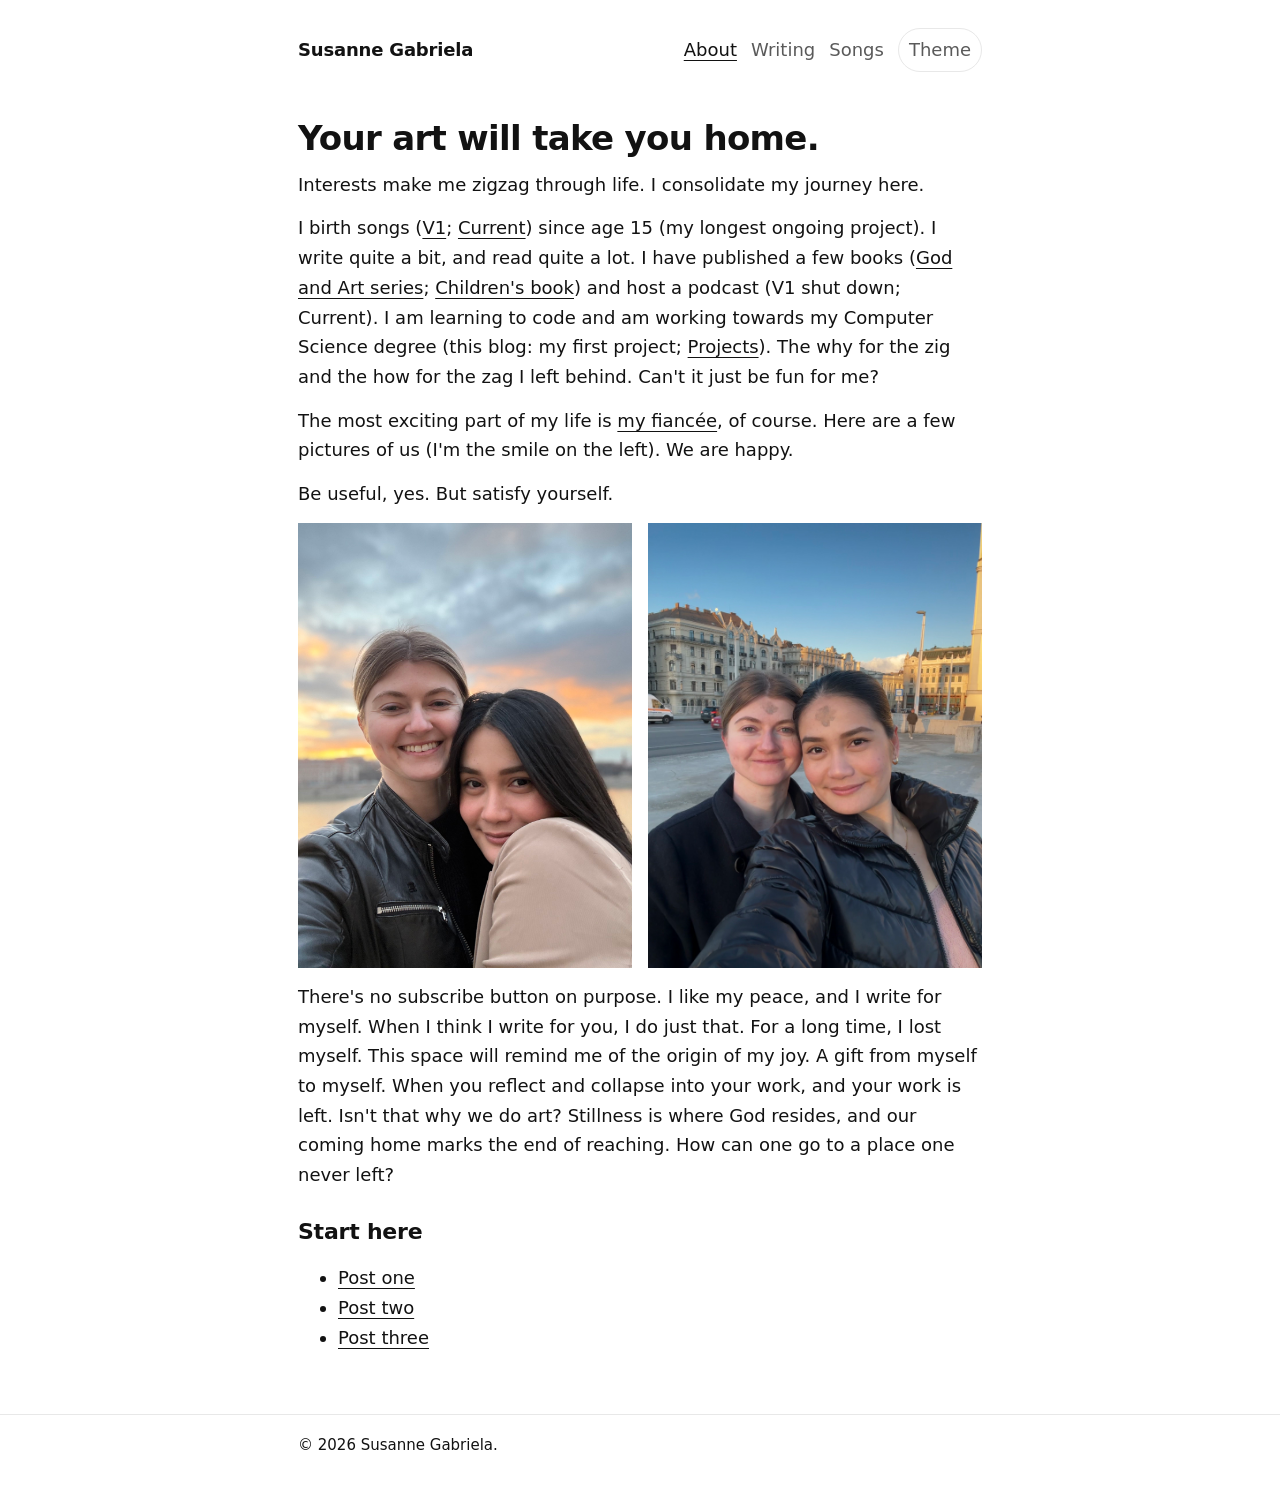
==== index.html @ 715756a4 "fixing mobile responsiveness 6" ====
<!doctype html>
<html lang="en">
<head>
  <meta charset="utf-8" />
  <meta name="viewport" content="width=device-width, initial-scale=1" />
  <title>Susanne Gabriela</title>
  <meta name="description" content="Personal website: about, writing, and miscellany." />
<meta name="viewport" content="width=device-width, initial-scale=1">
  <!-- Favicon -->
  <link rel="icon" type="image/png" href="images/flavicon.jpg">

  <link rel="stylesheet" href="assets/css/style.css" />
</head>

<body>
  <a class="skip-link" href="#content">Skip to content</a>

  <header class="site-header">
    <div class="container">
      <div class="masthead">
        <a class="site-title" href="index.html">Susanne Gabriela</a>

        <nav class="site-nav" aria-label="Primary">
          <a data-nav href="index.html">About</a>
          <a data-nav href="writing.html">Writing</a>
          <a href="https://www.instagram.com/susannegabriela/" aria-label="Spotify-Link">Songs</a>
          <button class="theme-toggle" type="button" data-theme-toggle aria-label="Toggle theme">
            Theme
          </button>
        </nav>
      </div>
    </div>
  </header>

  <main id="content" class="container">
    <section class="prose">
      <h1>Your art will take you home.</h1>

      <p>
        Interests make me zigzag through life. I consolidate my journey here.</p>
        
        <p>I birth songs (<a href="https://open.spotify.com/artist/5qsFGsHOz9LxAU95EV96w1" aria-label="Song-Link1">V1</a>; <a href="https://open.spotify.com/artist/6WfhM4egxDhggHTHzIk7Gg" aria-label="Song-Link2">Current</a>) since age 15 (my longest ongoing project). I write quite a bit, and read quite a lot. I have published a few books (<a href="https://www.amazon.com/dp/B0CLKX19JL?binding=paperback" aria-label="Book-Link1">God and Art series</a>; <a href="https://www.amazon.com/Little-Suzy-Land-Images-Authenticity-ebook/dp/B0F337PXQ7?ref_=ast_author_dp&th=1&psc=1" aria-label="Book-Link2">Children's book</a>) and host a podcast (V1 shut down; Current). I am learning to code and am working towards my Computer Science degree (this blog: my first project; <a href="https://github.com/SusanneGabriela" aria-label="Github-Link">Projects</a>). The why for the zig and the how for the zag I left behind. Can't it just be fun for me?</p>
        
        <p>The most exciting part of my life is <a href="https://www.instagram.com/marinellamadeja/" aria-label="fiancée-link">my fiancée</a>, of course. Here are a few pictures of us (I'm the smile on the left). We are happy.</p>
        <p>Be useful, yes. But satisfy yourself.
        </p>
       
<div class="image-container">
  <img src="images/bio_image.jpg" alt="Description of image" loading="lazy">
  <img src="images/bio_image1.jpg" alt="Description of image" loading="lazy">
</div>

      </p>
        <p>There's no subscribe button on purpose. I like my peace, and I write for myself. When I think I write for you, I do just that. For a long time, I lost myself. This space will remind me of the origin of my joy. A gift from myself to myself. When you reflect and collapse into your work, and your work is left. Isn't that why we do art? Stillness is where God resides, and our coming home marks the end of reaching. How can one go to a place one never left?</p>
        
      <h2 id="misc">Start here</h2>
      <ul class="link-list">
        <li><a href="writing.html">Post one</a></li>
        <li><a href="https://github.com/" target="_blank" rel="noreferrer">Post two</a></li>
        <li><a href="#" aria-disabled="true">Post three</a></li>
      </ul>
    </section>
  </main>

  <footer class="site-footer">
    <div class="container footer-inner">
      <small>© <span data-year></span> Susanne Gabriela.</small>

      <div class="footer-links" aria-label="Social links">
        <a href="https://www.instagram.com/susannegabriela/" aria-label="Instagram"></a>
        <a href="https://www.instagram.com/susannegabriela/" aria-label="Spotify"></a>
        <a href="https://www.linkedin.com/in/susannegabriela/" aria-label="Mastodon"></a>
        <a href="#" aria-label="GitHub"></a>
        <a href="#" aria-label="LinkedIn"></a>
      </div>
    
  </footer>

  <script src="assets/js/main.js"></script>
</body>
</html>
---- assets/css/style.css ----
/* =====
   Minimal, typography-first blog styling
   ===== */

:root {
  --bg: #ffffff;
  --text: #121212;
  --muted: #5a5a5a;
  --border: #e8e8e8;
  --link: #121212;
  --link-hover: #000000;
  --code-bg: #f6f6f6;

  --max: 720px;
  --radius: 10px;
  --shadow: 0 1px 0 rgba(0, 0, 0, 0.04);
}

:root[data-theme="dark"] {
  --bg: #0f0f10;
  --text: #ededee;
  --muted: #b3b3b6;
  --border: #2a2a2e;
  --link: #ededee;
  --link-hover: #ffffff;
  --code-bg: #19191c;
}

* { box-sizing: border-box; }

html, body {
  height: 100%;
}

body {
  margin: 0;
  background: var(--bg);
  color: var(--text);

  font-family: ui-sans-serif, system-ui, -apple-system, Segoe UI, Roboto, Helvetica, Arial, "Apple Color Emoji", "Segoe UI Emoji";
  font-size: 18px;
  line-height: 1.65;

  text-rendering: optimizeLegibility;
  -webkit-font-smoothing: antialiased;
}

.container {
  max-width: var(--max);
  margin: 0 auto;
  padding: 0 18px;
}

/* Skip link for accessibility */
.skip-link {
  position: absolute;
  left: -999px;
  top: 12px;
  background: var(--bg);
  color: var(--text);
  padding: 10px 12px;
  border: 1px solid var(--border);
  border-radius: var(--radius);
  box-shadow: var(--shadow);
}
.skip-link:focus { left: 12px; z-index: 50; }

/* Header */
.site-header {
  padding: 28px 0 10px 0;
}

.masthead {
  display: flex;
  gap: 14px;
  align-items: center;
  justify-content: space-between;
}

.site-title {
  font-weight: 650;
  letter-spacing: -0.01em;
  text-decoration: none;
  color: var(--text);
}

.site-nav {
  display: flex;
  align-items: center;
  gap: 14px;
  flex-wrap: wrap;
}

.site-nav a {
  color: var(--muted);
  text-decoration: none;
}
.site-nav a:hover { color: var(--text); }

.site-nav a[aria-current="page"] {
  color: var(--text);
  text-decoration: underline;
  text-underline-offset: 4px;
}

.theme-toggle {
  font: inherit;
  color: var(--muted);
  background: transparent;
  border: 1px solid var(--border);
  border-radius: 999px;
  padding: 6px 10px;
  cursor: pointer;
}
.theme-toggle:hover {
  color: var(--text);
  border-color: var(--muted);
}

/* Main prose area */
.prose {
  padding: 18px 0 44px 0;
}

.prose h1 {
  font-size: 34px;
  line-height: 1.18;
  letter-spacing: -0.02em;
  margin: 18px 0 12px;
}

.prose h2 {
  font-size: 22px;
  line-height: 1.25;
  letter-spacing: -0.01em;
  margin: 28px 0 10px;
}

.prose p {
  margin: 0 0 14px 0;
}

.muted {
  color: var(--muted);
}

.prose a {
  color: var(--link);
  text-decoration: underline;
  text-underline-offset: 4px;
}
.prose a:hover {
  color: var(--link-hover);
}

.prose hr {
  border: 0;
  border-top: 1px solid var(--border);
  margin: 28px 0;
}

.prose blockquote {
  margin: 22px 0;
  padding: 12px 16px;
  border-left: 3px solid var(--border);
  background: var(--code-bg);
  border-radius: var(--radius);
  color: var(--text);
}

/* Code */
pre, code {
  font-family: ui-monospace, SFMono-Regular, Menlo, Monaco, Consolas, "Liberation Mono", "Courier New", monospace;
}

code {
  font-size: 0.95em;
  background: var(--code-bg);
  padding: 2px 6px;
  border-radius: 8px;
  border: 1px solid var(--border);
}

pre {
  overflow: auto;
  background: var(--code-bg);
  border: 1px solid var(--border);
  border-radius: var(--radius);
  padding: 14px 16px;
  line-height: 1.5;
}

/* Writing list */
.search {
  display: block;
  margin: 16px 0 18px;
}

.search input {
  width: 100%;
  font: inherit;
  padding: 10px 12px;
  border-radius: var(--radius);
  border: 1px solid var(--border);
  background: var(--bg);
  color: var(--text);
}

.post-list {
  margin: 0;
  padding: 0;
  list-style: none;
}

.post-item {
  display: flex;
  gap: 10px;
  align-items: baseline;
  justify-content: space-between;
  padding: 10px 0;
  border-bottom: 1px solid var(--border);
}

.post-link {
  text-decoration: none;
  color: var(--text);
}
.post-link:hover {
  text-decoration: underline;
  text-underline-offset: 4px;
}

.post-date {
  color: var(--muted);
  font-size: 0.95em;
  white-space: nowrap;
}

/* Post meta */
.post-header {
  margin-bottom: 18px;
}

.post-meta {
  display: flex;
  align-items: center;
  gap: 10px;
  color: var(--muted);
  font-size: 0.98em;
}

.dot { opacity: 0.7; }

/* Footer */
.site-footer {
  border-top: 1px solid var(--border);
  padding: 18px 0 28px 0;
}

.footer-inner {
  display: flex;
  align-items: center;
  justify-content: space-between;
  gap: 12px;
  flex-wrap: wrap;
}

.footer-links {
  display: flex;
  gap: 12px;
}

.footer-links a {
  color: var(--muted);
  text-decoration: none;
}
.footer-links a:hover { color: var(--text); }

/* Utility */
.visually-hidden {
  position: absolute !important;
  height: 1px; width: 1px;
  overflow: hidden;
  clip: rect(1px, 1px, 1px, 1px);
  white-space: nowrap;
}

/* Images */

.image-container{
  display: grid;
  grid-template-columns: 1fr 1fr;
  gap: 16px;
}

.image-container img{
  width: 100%;
  height: auto;
  display: block;
}

/* mobile */
@media (max-width: 640px){
  .image-container{
    grid-template-columns: 1fr;
  }
}
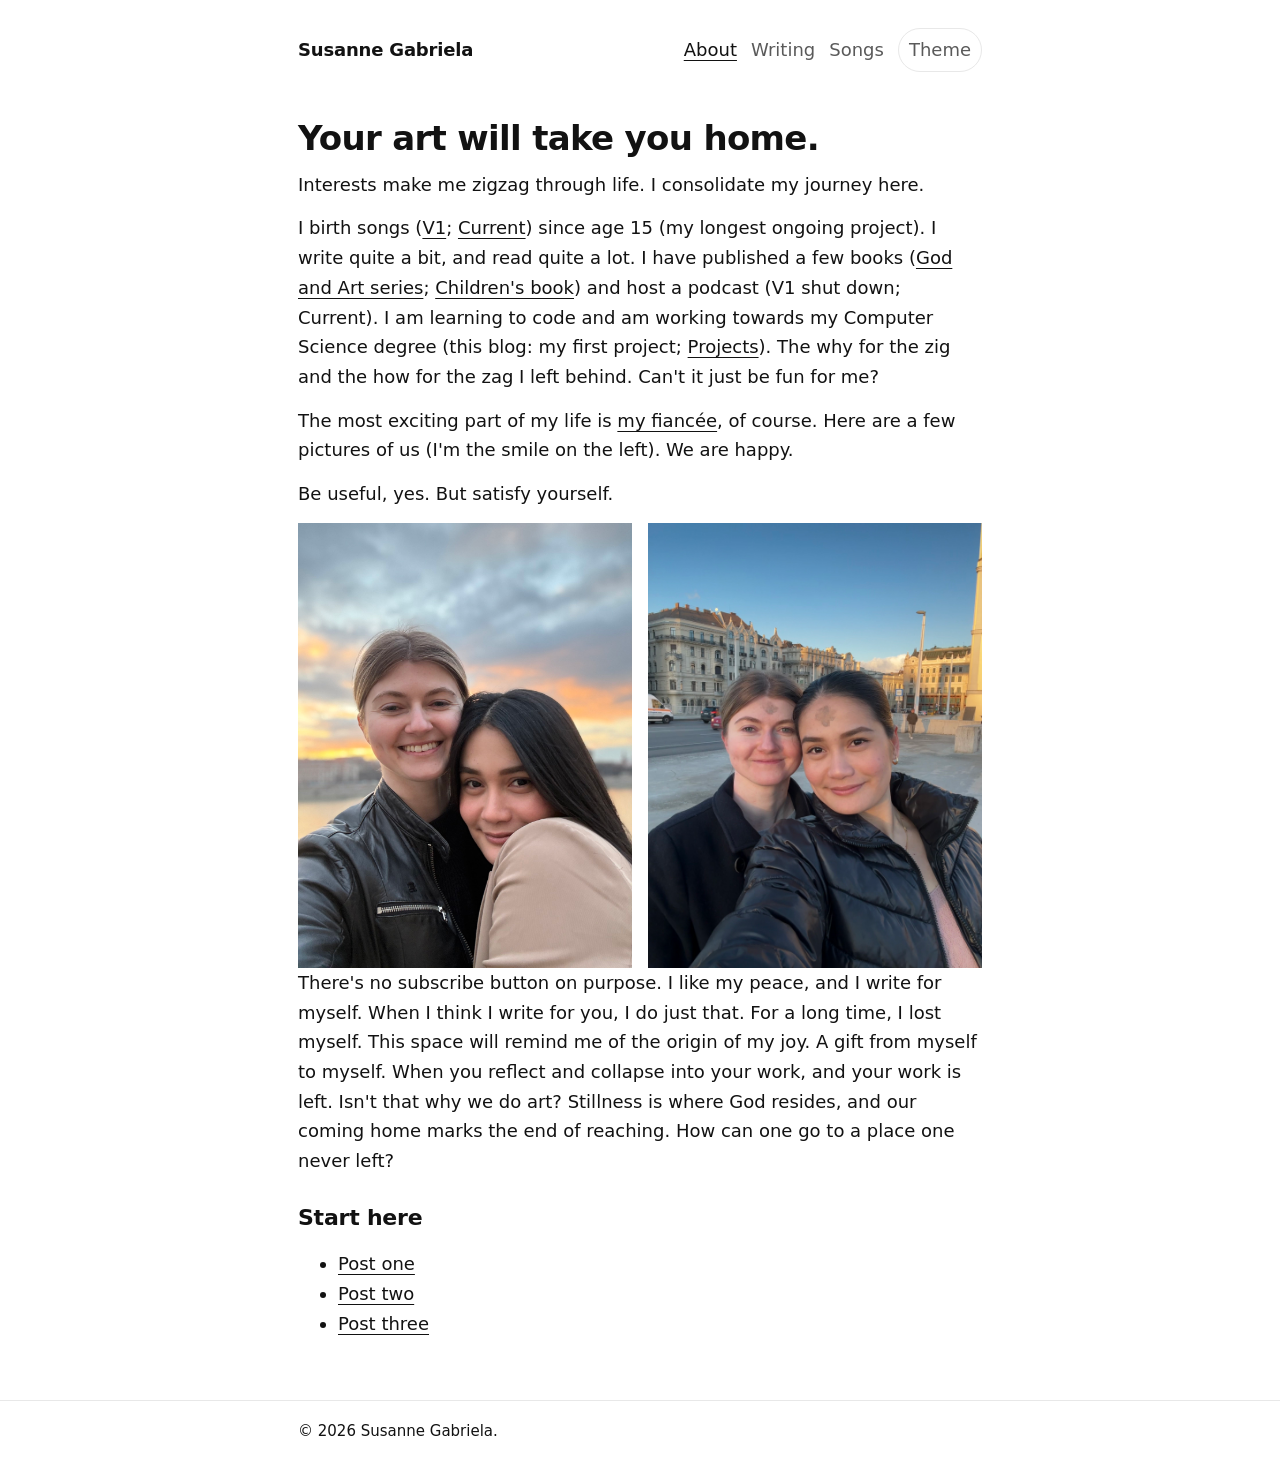
==== commit 713be82e: "fixing image responsiveness 8" ====
--- a/index.html
+++ b/index.html
@@ -51,7 +51,6 @@
   <img src="images/bio_image1.jpg" alt="Description of image" loading="lazy">
 </div>
 
-      </p>
         <p>There's no subscribe button on purpose. I like my peace, and I write for myself. When I think I write for you, I do just that. For a long time, I lost myself. This space will remind me of the origin of my joy. A gift from myself to myself. When you reflect and collapse into your work, and your work is left. Isn't that why we do art? Stillness is where God resides, and our coming home marks the end of reaching. How can one go to a place one never left?</p>
         
       <h2 id="misc">Start here</h2>
--- a/assets/css/style.css
+++ b/assets/css/style.css
@@ -300,8 +300,15 @@
 }
 
 /* mobile */
+
 @media (max-width: 640px){
   .image-container{
     grid-template-columns: 1fr;
+    justify-items: center;
+  }
+
+  .image-container img{
+    width: min(92vw, 320px);  /* smaller cap = not huge */
+    height: auto;
   }
 }
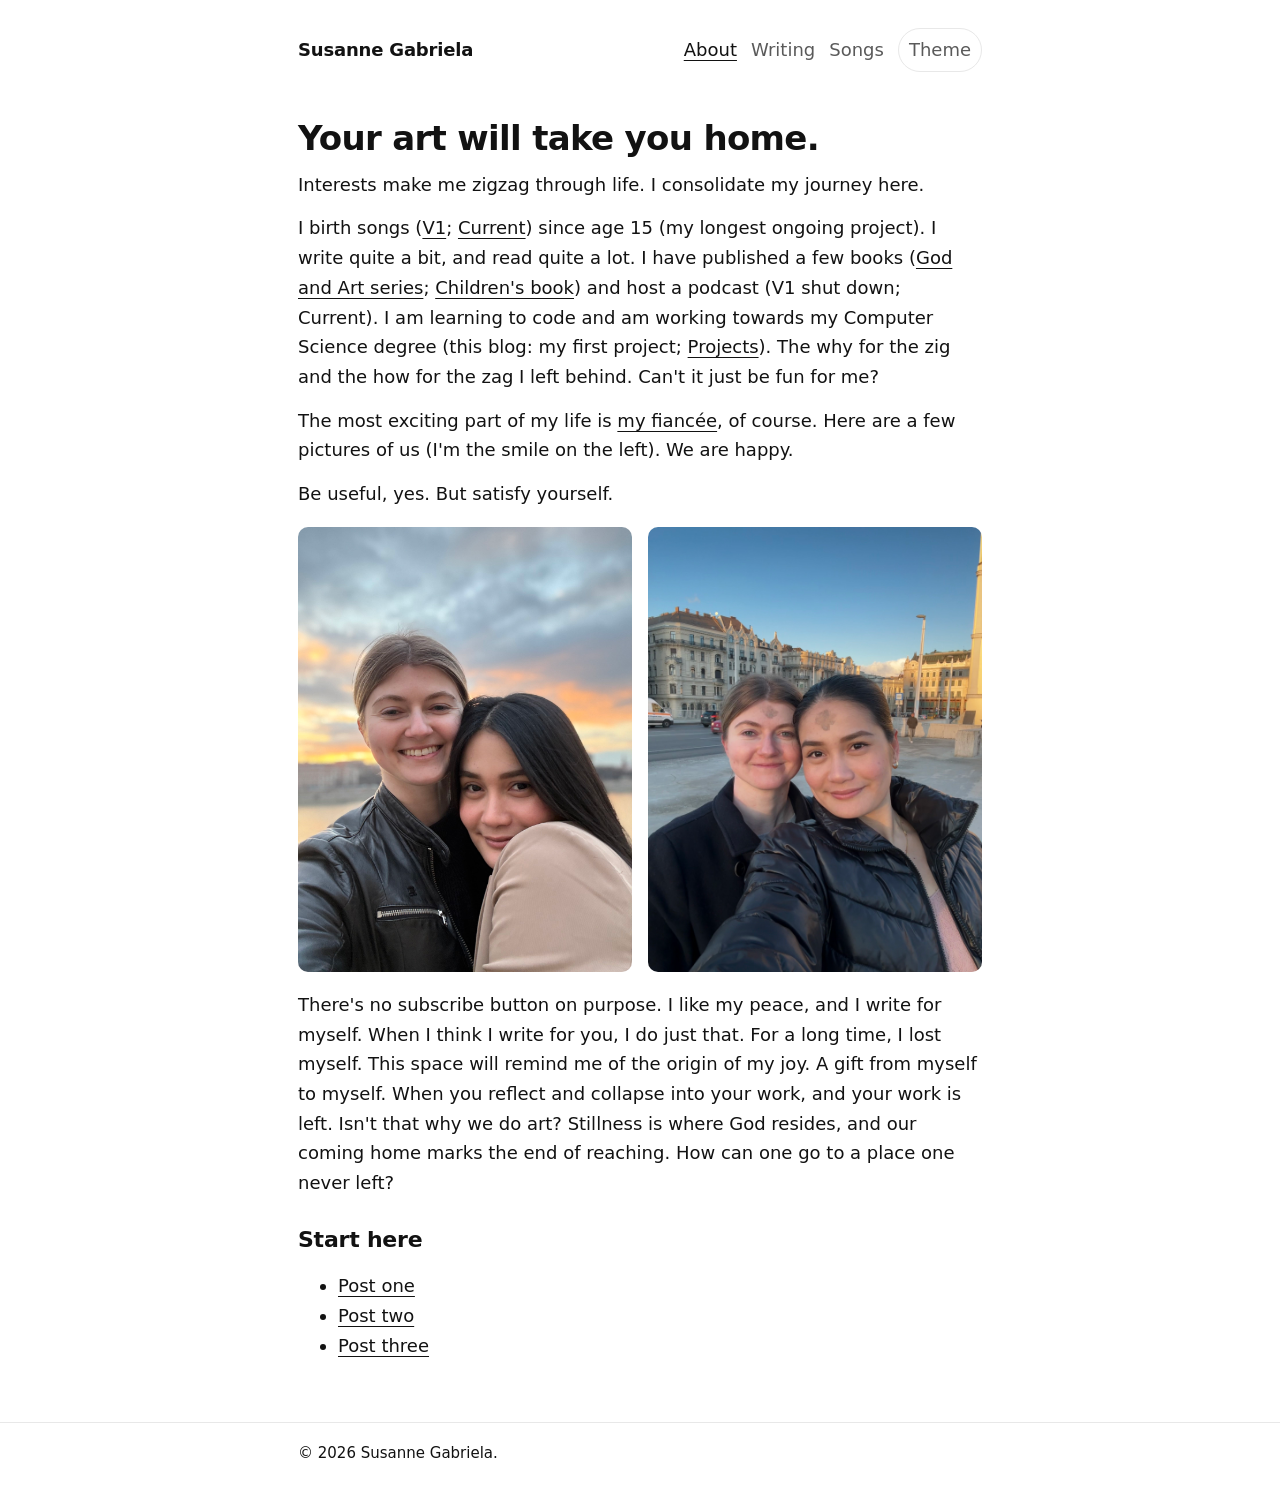
==== commit e863699c: "fixing mobile responsiveness 10" ====
--- a/index.html
+++ b/index.html
@@ -6,7 +6,6 @@
   <meta name="viewport" content="width=device-width, initial-scale=1" />
   <title>Susanne Gabriela</title>
   <meta name="description" content="Personal website: about, writing, and miscellany." />
-<meta name="viewport" content="width=device-width, initial-scale=1">
   <!-- Favicon -->
   <link rel="icon" type="image/png" href="images/flavicon.jpg">
 
--- a/assets/css/style.css
+++ b/assets/css/style.css
@@ -287,20 +287,23 @@
 
 /* Images */
 
+/* --- Image grid: desktop --- */
 .image-container{
   display: grid;
-  grid-template-columns: 1fr 1fr;
+  grid-template-columns: repeat(2, minmax(0, 1fr));
   gap: 16px;
+  margin: 18px 0;
 }
 
 .image-container img{
+  display: block;
   width: 100%;
   height: auto;
-  display: block;
-}
-
-/* mobile */
-
+  max-width: 100%;
+  border-radius: var(--radius);
+}
+
+/* --- Image grid: mobile (FORCE) --- */
 @media (max-width: 640px){
   .image-container{
     grid-template-columns: 1fr;
@@ -308,7 +311,9 @@
   }
 
   .image-container img{
-    width: min(92vw, 320px);  /* smaller cap = not huge */
+    width: min(92vw, 320px);
+    max-width: min(92vw, 320px);
     height: auto;
+    max-height: 60vh;
   }
 }
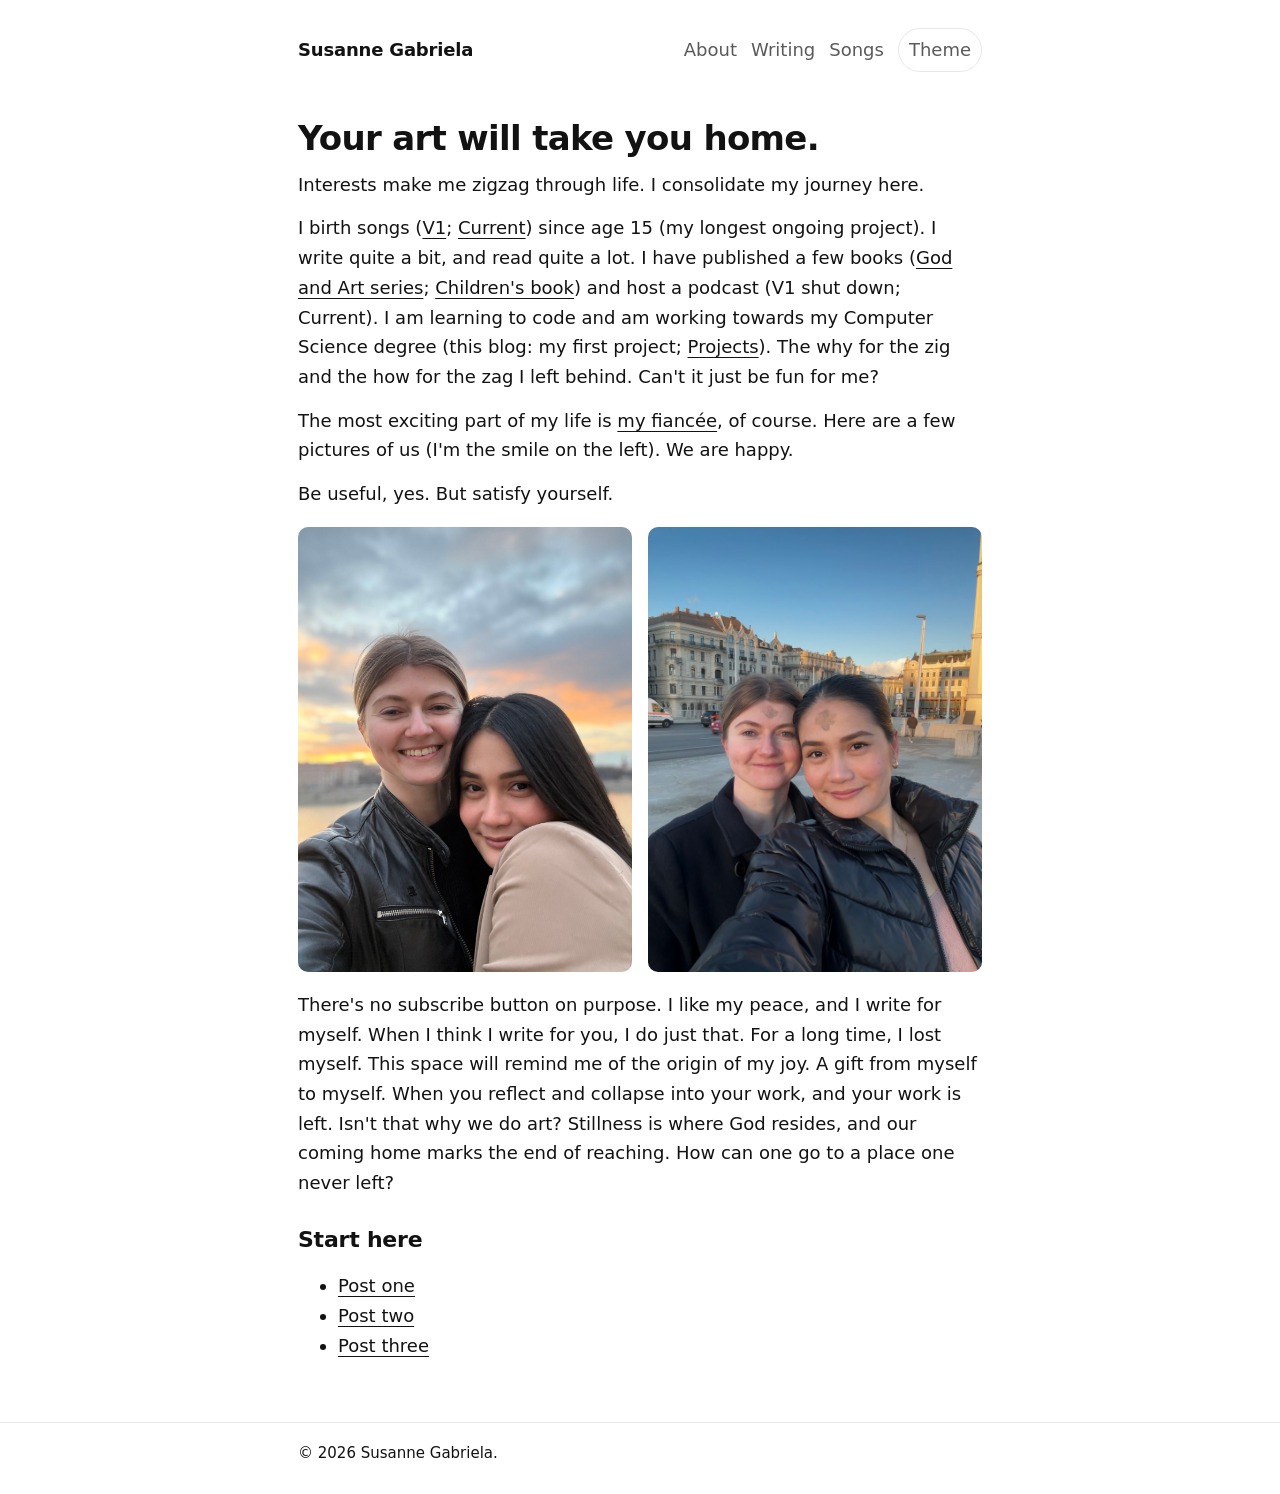
==== commit d733930c: "index.html as root" ====
--- a/index.html
+++ b/index.html
@@ -6,10 +6,11 @@
   <meta name="viewport" content="width=device-width, initial-scale=1" />
   <title>Susanne Gabriela</title>
   <meta name="description" content="Personal website: about, writing, and miscellany." />
+
   <!-- Favicon -->
-  <link rel="icon" type="image/png" href="images/flavicon.jpg">
+  <link rel="icon" type="image/png" href="/images/flavicon.jpg"> <!-- ✅ CHANGED (added /) -->
 
-  <link rel="stylesheet" href="assets/css/style.css" />
+  <link rel="stylesheet" href="/assets/css/style.css" /> <!-- ✅ CHANGED (added /) -->
 </head>
 
 <body>
@@ -18,16 +19,22 @@
   <header class="site-header">
     <div class="container">
       <div class="masthead">
-        <a class="site-title" href="index.html">Susanne Gabriela</a>
+
+        <!-- Home -->
+        <a class="site-title" href="/">Susanne Gabriela</a> <!-- ✅ CHANGED -->
 
         <nav class="site-nav" aria-label="Primary">
-          <a data-nav href="index.html">About</a>
-          <a data-nav href="writing.html">Writing</a>
-          <a href="https://www.instagram.com/susannegabriela/" aria-label="Spotify-Link">Songs</a>
+
+          <a data-nav href="/about/">About</a> <!-- ✅ CHANGED -->
+          <a data-nav href="/writing/">Writing</a> <!-- ✅ CHANGED -->
+
+          <a href="https://open.spotify.com/artist/6WfhM4egxDhggHTHzIk7Gg" aria-label="Spotify-Link">Songs</a>
+
           <button class="theme-toggle" type="button" data-theme-toggle aria-label="Toggle theme">
             Theme
           </button>
         </nav>
+
       </div>
     </div>
   </header>
@@ -37,26 +44,48 @@
       <h1>Your art will take you home.</h1>
 
       <p>
-        Interests make me zigzag through life. I consolidate my journey here.</p>
-        
-        <p>I birth songs (<a href="https://open.spotify.com/artist/5qsFGsHOz9LxAU95EV96w1" aria-label="Song-Link1">V1</a>; <a href="https://open.spotify.com/artist/6WfhM4egxDhggHTHzIk7Gg" aria-label="Song-Link2">Current</a>) since age 15 (my longest ongoing project). I write quite a bit, and read quite a lot. I have published a few books (<a href="https://www.amazon.com/dp/B0CLKX19JL?binding=paperback" aria-label="Book-Link1">God and Art series</a>; <a href="https://www.amazon.com/Little-Suzy-Land-Images-Authenticity-ebook/dp/B0F337PXQ7?ref_=ast_author_dp&th=1&psc=1" aria-label="Book-Link2">Children's book</a>) and host a podcast (V1 shut down; Current). I am learning to code and am working towards my Computer Science degree (this blog: my first project; <a href="https://github.com/SusanneGabriela" aria-label="Github-Link">Projects</a>). The why for the zig and the how for the zag I left behind. Can't it just be fun for me?</p>
-        
-        <p>The most exciting part of my life is <a href="https://www.instagram.com/marinellamadeja/" aria-label="fiancée-link">my fiancée</a>, of course. Here are a few pictures of us (I'm the smile on the left). We are happy.</p>
-        <p>Be useful, yes. But satisfy yourself.
-        </p>
-       
-<div class="image-container">
-  <img src="images/bio_image.jpg" alt="Description of image" loading="lazy">
-  <img src="images/bio_image1.jpg" alt="Description of image" loading="lazy">
-</div>
+        Interests make me zigzag through life. I consolidate my journey here.
+      </p>
 
-        <p>There's no subscribe button on purpose. I like my peace, and I write for myself. When I think I write for you, I do just that. For a long time, I lost myself. This space will remind me of the origin of my joy. A gift from myself to myself. When you reflect and collapse into your work, and your work is left. Isn't that why we do art? Stillness is where God resides, and our coming home marks the end of reaching. How can one go to a place one never left?</p>
-        
+      <p>
+        I birth songs (<a href="https://open.spotify.com/artist/5qsFGsHOz9LxAU95EV96w1" aria-label="Song-Link1">V1</a>;
+        <a href="https://open.spotify.com/artist/6WfhM4egxDhggHTHzIk7Gg" aria-label="Song-Link2">Current</a>)
+        since age 15 (my longest ongoing project). I write quite a bit, and read quite a lot. I have published a few books
+        (<a href="https://www.amazon.com/dp/B0CLKX19JL?binding=paperback" aria-label="Book-Link1">God and Art series</a>;
+        <a href="https://www.amazon.com/Little-Suzy-Land-Images-Authenticity-ebook/dp/B0F337PXQ7?ref_=ast_author_dp&th=1&psc=1" aria-label="Book-Link2">Children's book</a>)
+        and host a podcast (V1 shut down; Current). I am learning to code and am working towards my Computer Science degree
+        (this blog: my first project; <a href="https://github.com/SusanneGabriela" aria-label="Github-Link">Projects</a>).
+        The why for the zig and the how for the zag I left behind. Can't it just be fun for me?
+      </p>
+
+      <p>
+        The most exciting part of my life is <a href="https://www.instagram.com/marinellamadeja/" aria-label="fiancée-link">my fiancée</a>, of course.
+        Here are a few pictures of us (I'm the smile on the left). We are happy.
+      </p>
+
+      <p>Be useful, yes. But satisfy yourself.</p>
+
+      <div class="image-container">
+        <img src="/images/bio_image.jpg" alt="Description of image" loading="lazy"> <!-- ✅ CHANGED -->
+        <img src="/images/bio_image1.jpg" alt="Description of image" loading="lazy"> <!-- ✅ CHANGED -->
+      </div>
+
+      <p>
+        There's no subscribe button on purpose. I like my peace, and I write for myself. When I think I write for you, I do just that.
+        For a long time, I lost myself. This space will remind me of the origin of my joy. A gift from myself to myself.
+        When you reflect and collapse into your work, and your work is left. Isn't that why we do art? Stillness is where God resides,
+        and our coming home marks the end of reaching. How can one go to a place one never left?
+      </p>
+
       <h2 id="misc">Start here</h2>
       <ul class="link-list">
-        <li><a href="writing.html">Post one</a></li>
-        <li><a href="https://github.com/" target="_blank" rel="noreferrer">Post two</a></li>
+
+        <li><a href="/writing/">Post one</a></li> <!-- ✅ CHANGED -->
+
+        <li><a href="/first-post-name/">Post two</a></li> <!-- ✅ CHANGED -->
+
         <li><a href="#" aria-disabled="true">Post three</a></li>
+
       </ul>
     </section>
   </main>
@@ -66,15 +95,19 @@
       <small>© <span data-year></span> Susanne Gabriela.</small>
 
       <div class="footer-links" aria-label="Social links">
+
         <a href="https://www.instagram.com/susannegabriela/" aria-label="Instagram"></a>
-        <a href="https://www.instagram.com/susannegabriela/" aria-label="Spotify"></a>
-        <a href="https://www.linkedin.com/in/susannegabriela/" aria-label="Mastodon"></a>
-        <a href="#" aria-label="GitHub"></a>
-        <a href="#" aria-label="LinkedIn"></a>
+
+        <a href="https://open.spotify.com/artist/6WfhM4egxDhggHTHzIk7Gg" aria-label="Spotify"></a> <!-- ✅ CHANGED -->
+
+        <a href="https://www.linkedin.com/in/susannegabriela/" aria-label="LinkedIn"></a> <!-- ✅ CHANGED -->
+
+        <a href="https://github.com/SusanneGabriela" aria-label="GitHub"></a> <!-- ✅ CHANGED -->
+
       </div>
-    
+    </div>
   </footer>
 
-  <script src="assets/js/main.js"></script>
+  <script src="/assets/js/main.js"></script> <!-- ✅ CHANGED (added /) -->
 </body>
 </html>
--- a/assets/css/style.css
+++ b/assets/css/style.css
@@ -287,33 +287,30 @@
 
 /* Images */
 
-/* --- Image grid: desktop --- */
-.image-container{
+/* --- Image grid --- */
+.image-container {
   display: grid;
   grid-template-columns: repeat(2, minmax(0, 1fr));
   gap: 16px;
   margin: 18px 0;
 }
 
-.image-container img{
+.image-container img {
   display: block;
   width: 100%;
   height: auto;
-  max-width: 100%;
-  border-radius: var(--radius);
-}
-
-/* --- Image grid: mobile (FORCE) --- */
-@media (max-width: 640px){
-  .image-container{
+  border-radius: var(--radius);
+  object-fit: cover;
+}
+
+/* --- Image grid: mobile --- */
+@media (max-width: 640px) {
+  .image-container {
     grid-template-columns: 1fr;
-    justify-items: center;
   }
 
-  .image-container img{
-    width: min(92vw, 320px);
-    max-width: min(92vw, 320px);
-    height: auto;
-    max-height: 60vh;
+  .image-container img {
+    width: 100%;
+    max-height: none;
   }
 }
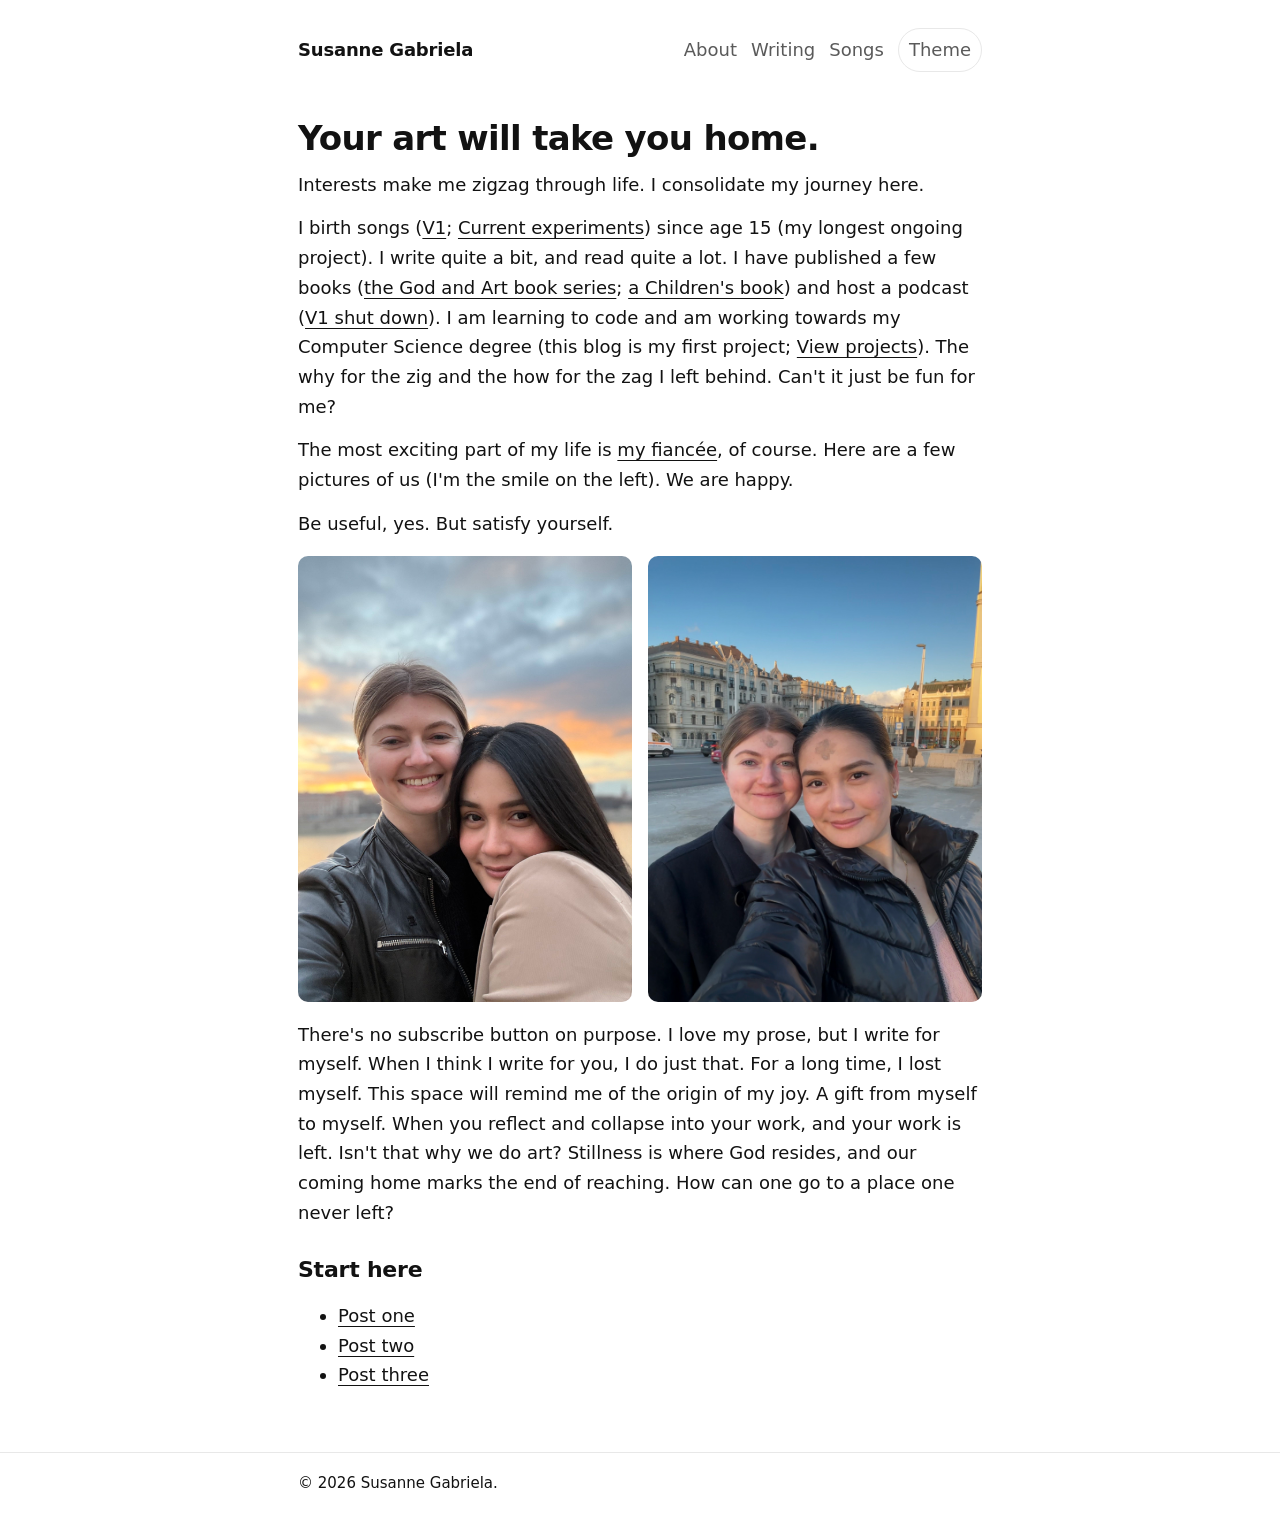
==== commit 7005dc9e: "index page and about page carbon copy" ====
--- a/index.html
+++ b/index.html
@@ -8,9 +8,9 @@
   <meta name="description" content="Personal website: about, writing, and miscellany." />
 
   <!-- Favicon -->
-  <link rel="icon" type="image/png" href="/images/flavicon.jpg"> <!-- ✅ CHANGED (added /) -->
+  <link rel="icon" type="image/png" href="/images/flavicon.jpg"> 
 
-  <link rel="stylesheet" href="/assets/css/style.css" /> <!-- ✅ CHANGED (added /) -->
+  <link rel="stylesheet" href="/assets/css/style.css" /> 
 </head>
 
 <body>
@@ -21,12 +21,12 @@
       <div class="masthead">
 
         <!-- Home -->
-        <a class="site-title" href="/">Susanne Gabriela</a> <!-- ✅ CHANGED -->
+        <a class="site-title" href="/">Susanne Gabriela</a> 
 
         <nav class="site-nav" aria-label="Primary">
 
-          <a data-nav href="/about/">About</a> <!-- ✅ CHANGED -->
-          <a data-nav href="/writing/">Writing</a> <!-- ✅ CHANGED -->
+          <a data-nav href="/">About</a> 
+          <a data-nav href="/writing/">Writing</a> 
 
           <a href="https://open.spotify.com/artist/6WfhM4egxDhggHTHzIk7Gg" aria-label="Spotify-Link">Songs</a>
 
@@ -49,12 +49,12 @@
 
       <p>
         I birth songs (<a href="https://open.spotify.com/artist/5qsFGsHOz9LxAU95EV96w1" aria-label="Song-Link1">V1</a>;
-        <a href="https://open.spotify.com/artist/6WfhM4egxDhggHTHzIk7Gg" aria-label="Song-Link2">Current</a>)
+        <a href="https://open.spotify.com/artist/6WfhM4egxDhggHTHzIk7Gg" aria-label="Song-Link2">Current experiments</a>)
         since age 15 (my longest ongoing project). I write quite a bit, and read quite a lot. I have published a few books
-        (<a href="https://www.amazon.com/dp/B0CLKX19JL?binding=paperback" aria-label="Book-Link1">God and Art series</a>;
-        <a href="https://www.amazon.com/Little-Suzy-Land-Images-Authenticity-ebook/dp/B0F337PXQ7?ref_=ast_author_dp&th=1&psc=1" aria-label="Book-Link2">Children's book</a>)
-        and host a podcast (V1 shut down; Current). I am learning to code and am working towards my Computer Science degree
-        (this blog: my first project; <a href="https://github.com/SusanneGabriela" aria-label="Github-Link">Projects</a>).
+        (<a href="https://www.amazon.com/dp/B0CLKX19JL?binding=paperback" aria-label="Book-Link1">the God and Art book series</a>;
+        <a href="https://www.amazon.com/Little-Suzy-Land-Images-Authenticity-ebook/dp/B0F337PXQ7?ref_=ast_author_dp&th=1&psc=1" aria-label="Book-Link2">a Children's book</a>)
+        and host a podcast (<a href="https://www.youtube.com/@theroadforartists" aria-label="Podcast-Link">V1 shut down</a>). I am learning to code and am working towards my Computer Science degree
+        (this blog is my first project; <a href="https://github.com/SusanneGabriela" aria-label="Github-Link">View projects</a>).
         The why for the zig and the how for the zag I left behind. Can't it just be fun for me?
       </p>
 
@@ -66,12 +66,12 @@
       <p>Be useful, yes. But satisfy yourself.</p>
 
       <div class="image-container">
-        <img src="/images/bio_image.jpg" alt="Description of image" loading="lazy"> <!-- ✅ CHANGED -->
-        <img src="/images/bio_image1.jpg" alt="Description of image" loading="lazy"> <!-- ✅ CHANGED -->
+        <img src="/images/bio_image.jpg" alt="Description of image" loading="lazy"> 
+        <img src="/images/bio_image1.jpg" alt="Description of image" loading="lazy"> 
       </div>
 
       <p>
-        There's no subscribe button on purpose. I like my peace, and I write for myself. When I think I write for you, I do just that.
+        There's no subscribe button on purpose. I love my prose, but I write for myself. When I think I write for you, I do just that.
         For a long time, I lost myself. This space will remind me of the origin of my joy. A gift from myself to myself.
         When you reflect and collapse into your work, and your work is left. Isn't that why we do art? Stillness is where God resides,
         and our coming home marks the end of reaching. How can one go to a place one never left?
@@ -80,9 +80,9 @@
       <h2 id="misc">Start here</h2>
       <ul class="link-list">
 
-        <li><a href="/writing/">Post one</a></li> <!-- ✅ CHANGED -->
+        <li><a href="/writing/">Post one</a></li> 
 
-        <li><a href="/first-post-name/">Post two</a></li> <!-- ✅ CHANGED -->
+        <li><a href="/first-post-name/">Post two</a></li> 
 
         <li><a href="#" aria-disabled="true">Post three</a></li>
 
@@ -98,16 +98,16 @@
 
         <a href="https://www.instagram.com/susannegabriela/" aria-label="Instagram"></a>
 
-        <a href="https://open.spotify.com/artist/6WfhM4egxDhggHTHzIk7Gg" aria-label="Spotify"></a> <!-- ✅ CHANGED -->
+        <a href="https://open.spotify.com/artist/6WfhM4egxDhggHTHzIk7Gg" aria-label="Spotify"></a> 
 
-        <a href="https://www.linkedin.com/in/susannegabriela/" aria-label="LinkedIn"></a> <!-- ✅ CHANGED -->
+        <a href="https://www.linkedin.com/in/susannegabriela/" aria-label="LinkedIn"></a> 
 
-        <a href="https://github.com/SusanneGabriela" aria-label="GitHub"></a> <!-- ✅ CHANGED -->
+        <a href="https://github.com/SusanneGabriela" aria-label="GitHub"></a> 
 
       </div>
     </div>
   </footer>
 
-  <script src="/assets/js/main.js"></script> <!-- ✅ CHANGED (added /) -->
+  <script src="/assets/js/main.js"></script> 
 </body>
 </html>
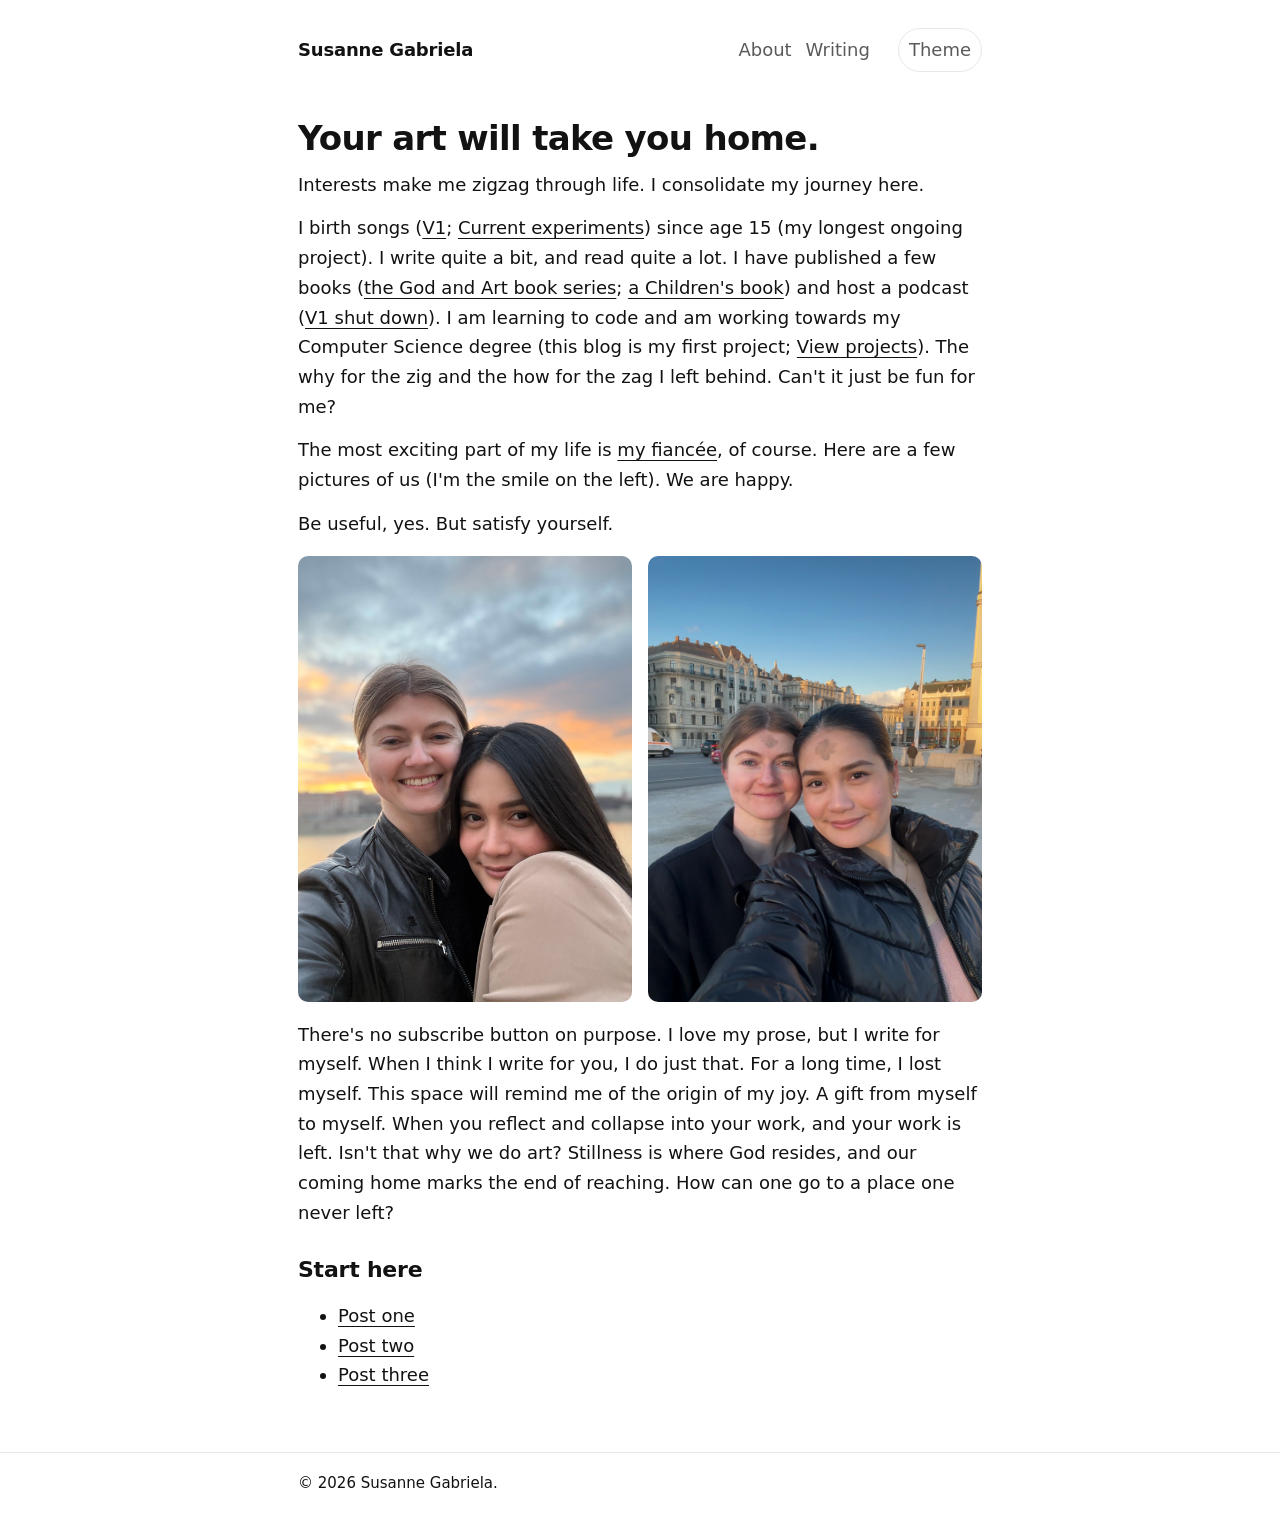
==== commit f6a03c94: "removed songs link" ====
--- a/index.html
+++ b/index.html
@@ -28,7 +28,7 @@
           <a data-nav href="/">About</a> 
           <a data-nav href="/writing/">Writing</a> 
 
-          <a href="https://open.spotify.com/artist/6WfhM4egxDhggHTHzIk7Gg" aria-label="Spotify-Link">Songs</a>
+          <a href="https://open.spotify.com/artist/6WfhM4egxDhggHTHzIk7Gg" aria-label="Spotify-Link"></a>
 
           <button class="theme-toggle" type="button" data-theme-toggle aria-label="Toggle theme">
             Theme
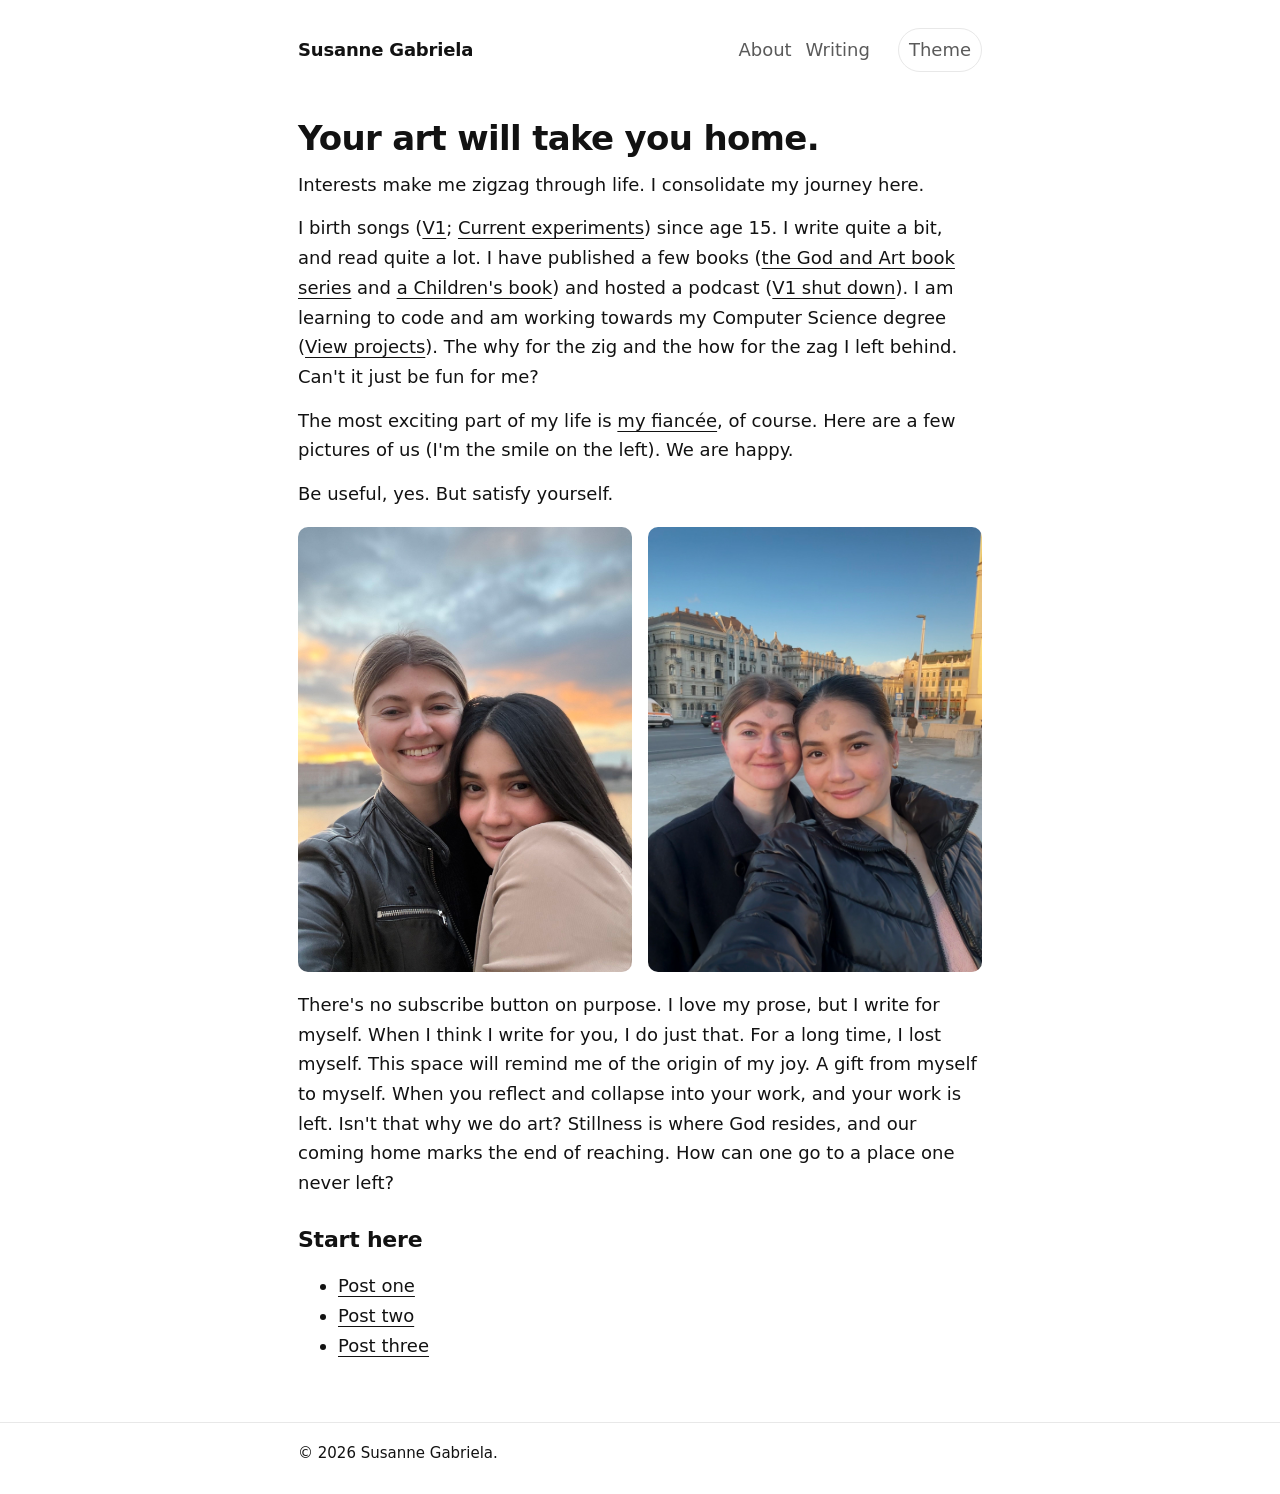
==== commit 5ab063f2: "about and index page text changed" ====
--- a/index.html
+++ b/index.html
@@ -50,11 +50,11 @@
       <p>
         I birth songs (<a href="https://open.spotify.com/artist/5qsFGsHOz9LxAU95EV96w1" aria-label="Song-Link1">V1</a>;
         <a href="https://open.spotify.com/artist/6WfhM4egxDhggHTHzIk7Gg" aria-label="Song-Link2">Current experiments</a>)
-        since age 15 (my longest ongoing project). I write quite a bit, and read quite a lot. I have published a few books
-        (<a href="https://www.amazon.com/dp/B0CLKX19JL?binding=paperback" aria-label="Book-Link1">the God and Art book series</a>;
+        since age 15. I write quite a bit, and read quite a lot. I have published a few books
+        (<a href="https://www.amazon.com/dp/B0CLKX19JL?binding=paperback" aria-label="Book-Link1">the God and Art book series</a> and
         <a href="https://www.amazon.com/Little-Suzy-Land-Images-Authenticity-ebook/dp/B0F337PXQ7?ref_=ast_author_dp&th=1&psc=1" aria-label="Book-Link2">a Children's book</a>)
-        and host a podcast (<a href="https://www.youtube.com/@theroadforartists" aria-label="Podcast-Link">V1 shut down</a>). I am learning to code and am working towards my Computer Science degree
-        (this blog is my first project; <a href="https://github.com/SusanneGabriela" aria-label="Github-Link">View projects</a>).
+        and hosted a podcast (<a href="https://www.youtube.com/@theroadforartists" aria-label="Podcast-Link">V1 shut down</a>). I am learning to code and am working towards my Computer Science degree
+        (<a href="https://github.com/SusanneGabriela" aria-label="Github-Link">View projects</a>).
         The why for the zig and the how for the zag I left behind. Can't it just be fun for me?
       </p>
 
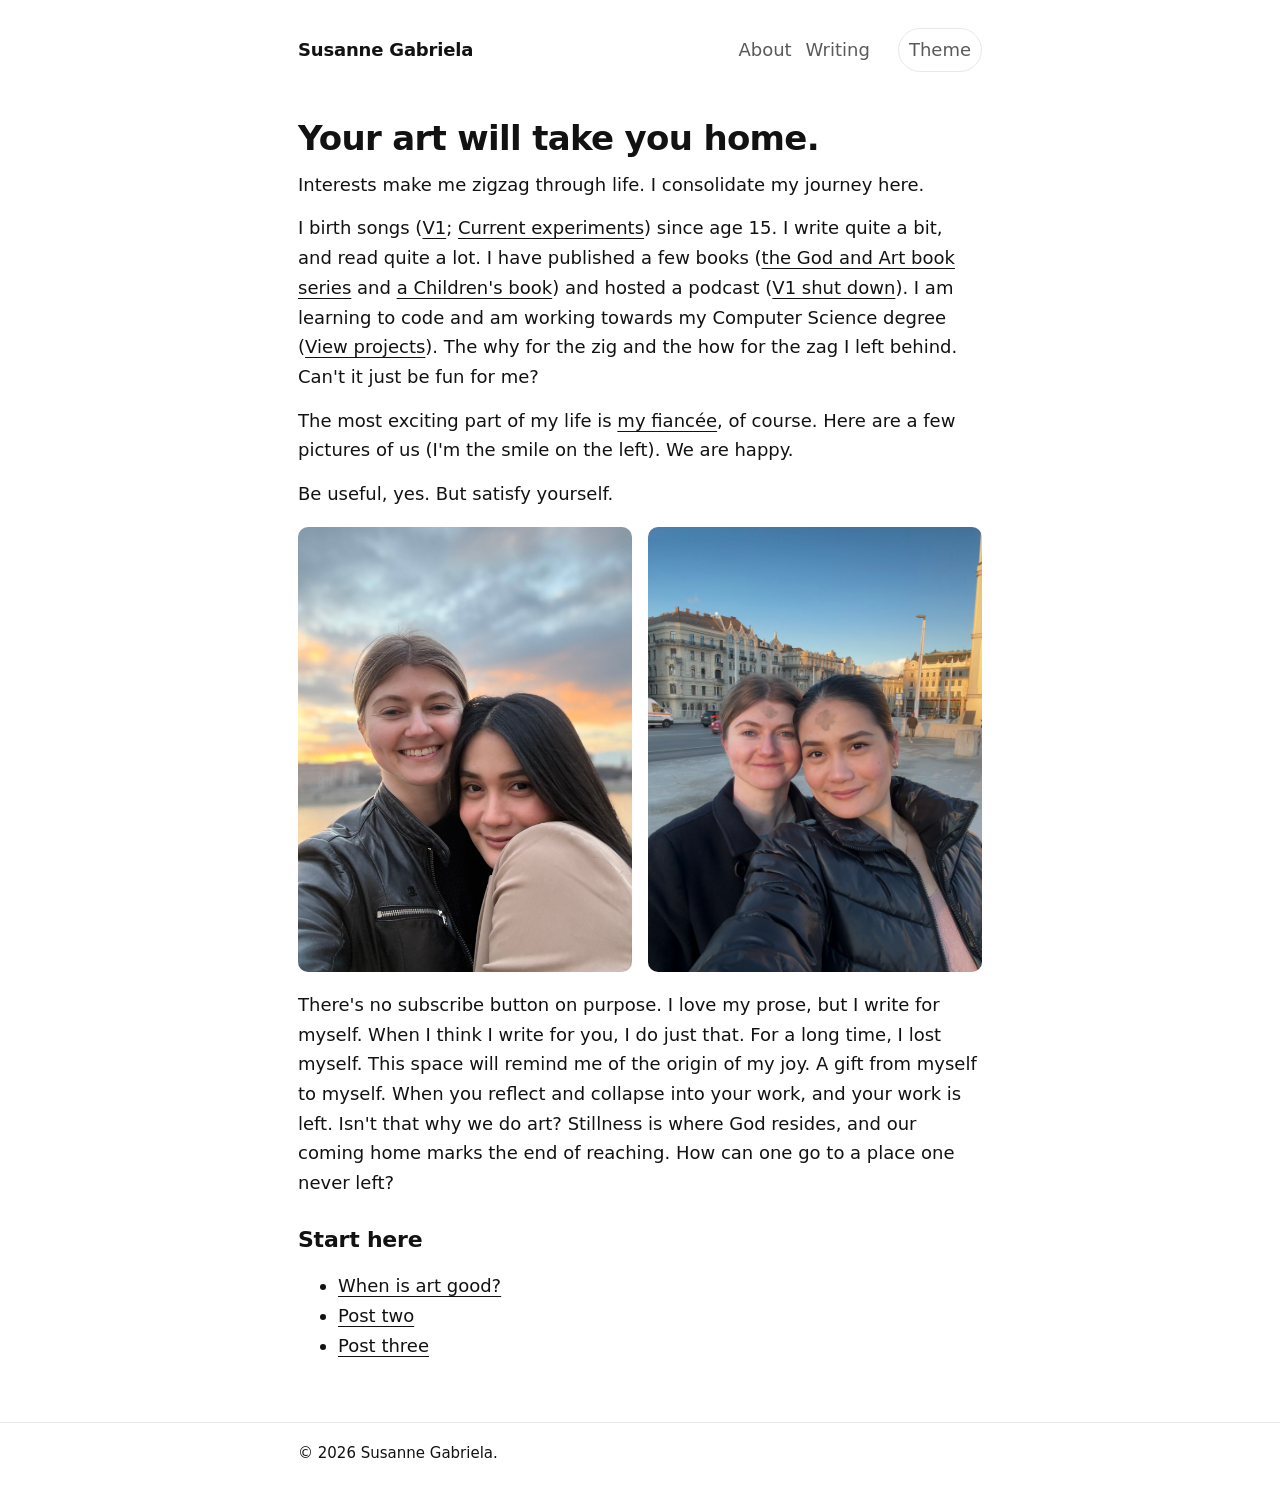
==== commit be1cc603: "linking to first blog post on all pages" ====
--- a/index.html
+++ b/index.html
@@ -80,9 +80,9 @@
       <h2 id="misc">Start here</h2>
       <ul class="link-list">
 
-        <li><a href="/writing/">Post one</a></li> 
+        <li><a href="/when-is-art-good/">When is art good?</a></li> 
 
-        <li><a href="/first-post-name/">Post two</a></li> 
+        <li><a href="">Post two</a></li> 
 
         <li><a href="#" aria-disabled="true">Post three</a></li>
 
